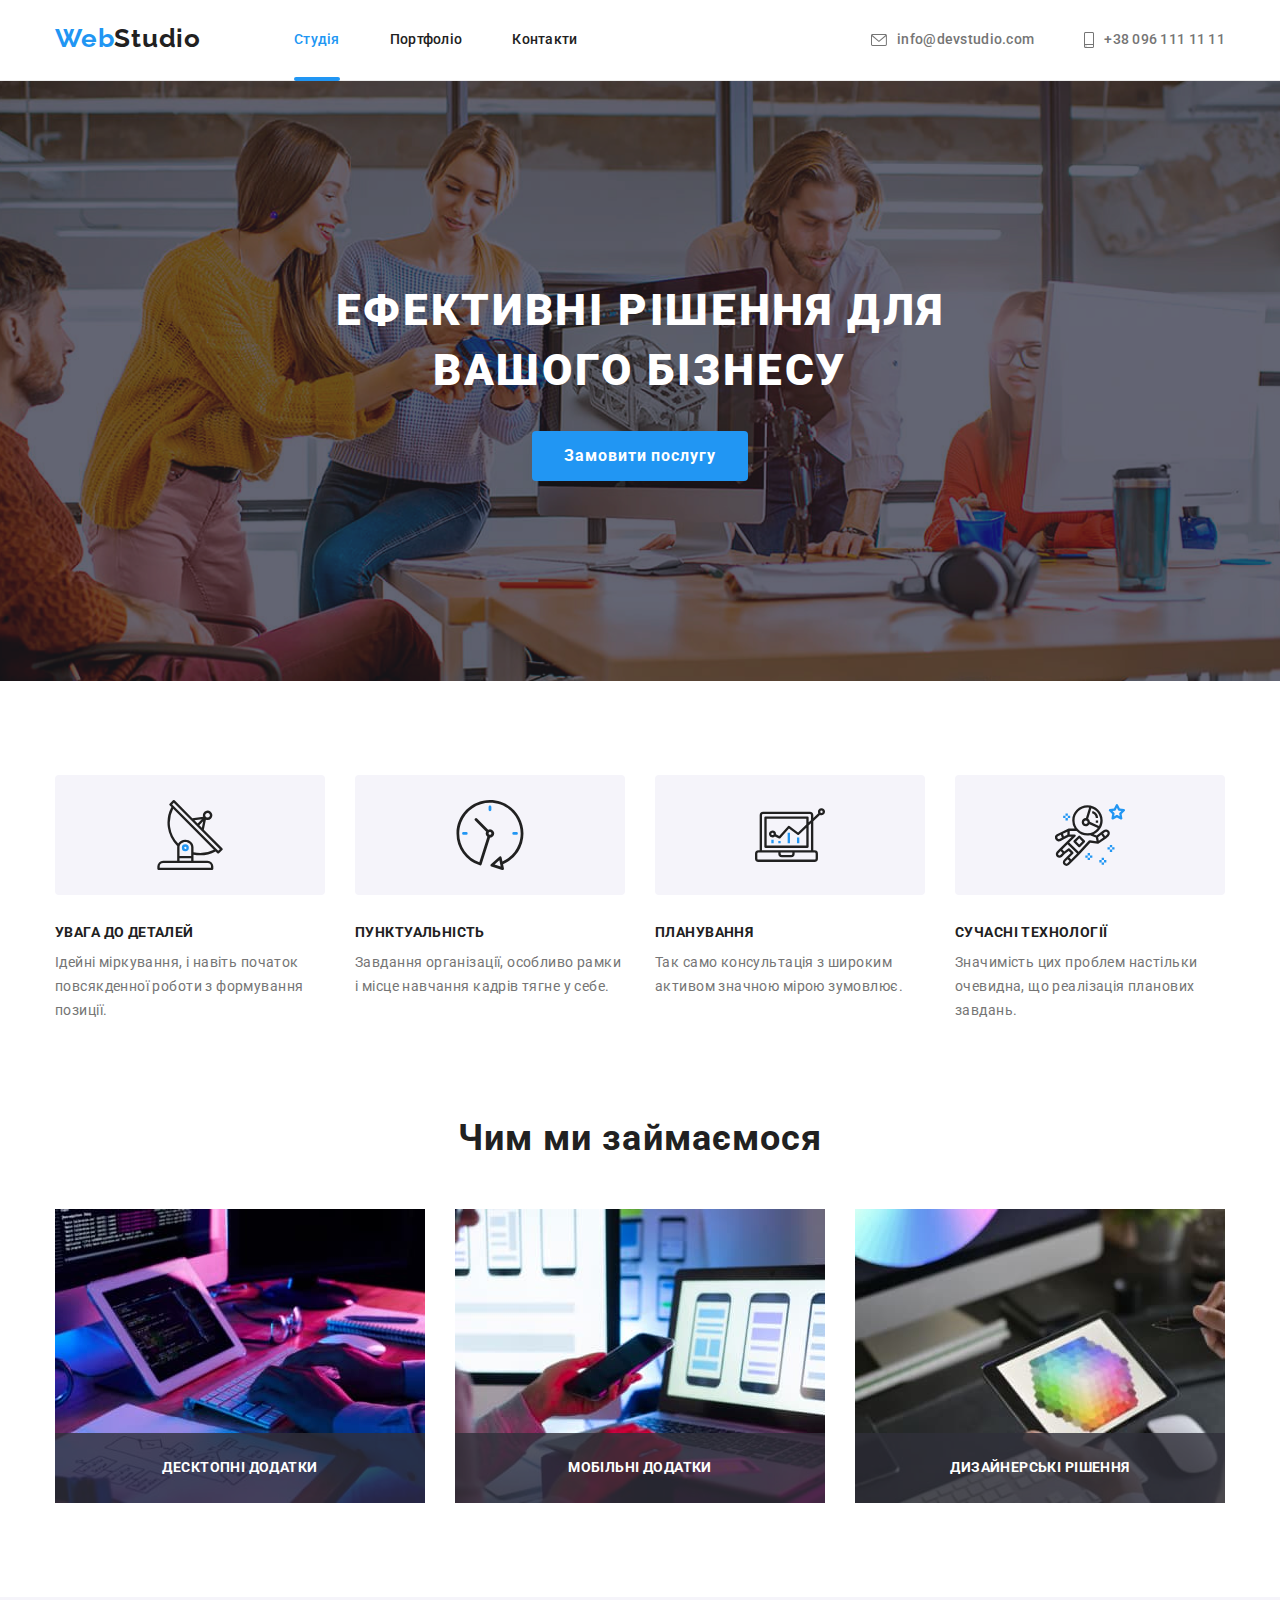
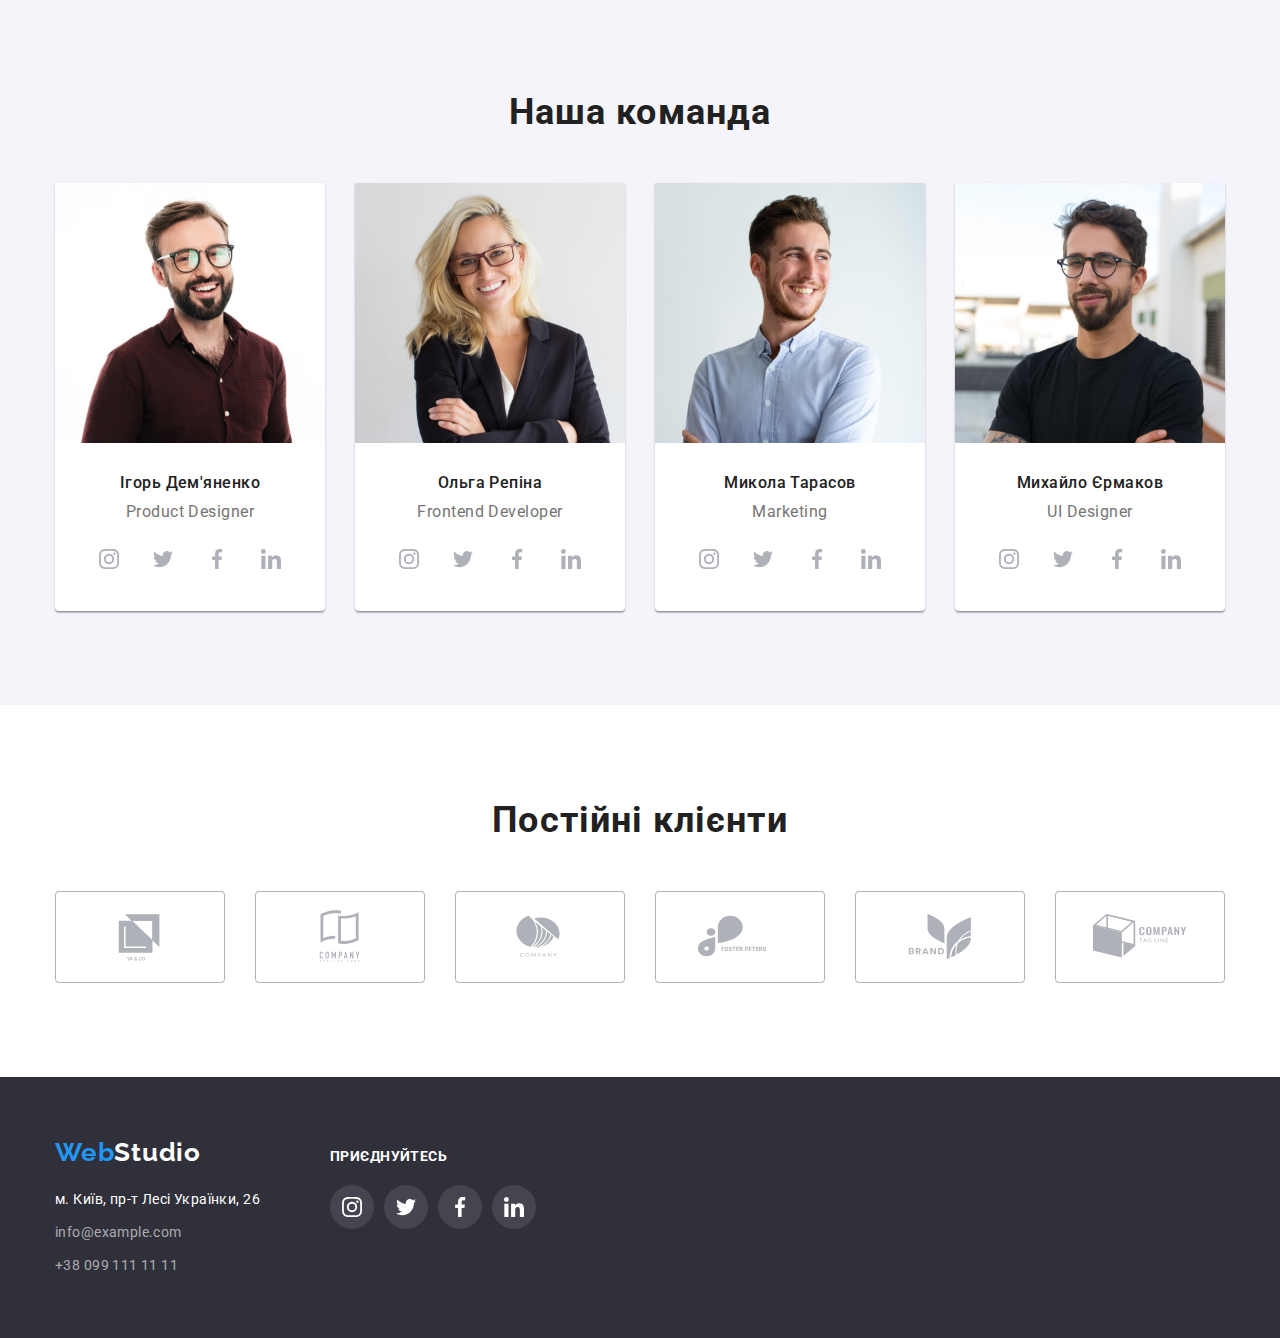
==== index.html @ a1709a4d "Загружает ДЗ5" ====
<!DOCTYPE html>
<html lang="uk">
  <head>
    <meta charset="UTF-8" />
    <meta http-equiv="X-UA-Compatible" content="IE=edge" />
    <meta name="viewport" content="width=device-width, initial-scale=1.0" />
    <title>WebStudio</title>
    <link rel="preconnect" href="https://fonts.googleapis.com" />
    <link rel="preconnect" href="https://fonts.gstatic.com" crossorigin />
    <link
      href="https://fonts.googleapis.com/css2?family=Oleo+Script&family=Raleway:wght@700&family=Roboto:ital,wght@0,400;0,500;0,700;0,900;1,400&display=swap"
      rel="stylesheet"
    />
    <link
      rel="stylesheet"
      href="https://cdnjs.cloudflare.com/ajax/libs/modern-normalize/1.1.0/modern-normalize.min.css"
    />

    <link href="./css/styles.css" rel="stylesheet" type="text/css" />
  </head>

  <body>
    <!-- Header section -->
    <header class="header section">
      <div class="container header-container">
        <nav class="header-nav">
          <a class="header-logo link header-link" href="">
            <span class="logo">Web</span>Studio</a
          >
          <ul class="header-list list">
            <li class="header-item">
              <a class="header-link current" href="./index.html">Студія</a>
            </li>
            <li class="header-item">
              <a class="header-link" href="./portfolio.html">Портфоліо</a>
            </li>
            <li class="header-item">
              <a class="header-link" href="">Контакти</a>
            </li>
          </ul>
        </nav>
        <ul class="header-contacts list">
          <li class="header-contacts-list">
            <a class="header-link link" href="mailto:info@devstudio.com">
              <svg class="header-icon" width="16" height="12">
                <use href="./іmages/icons.svg#envelope"></use>
              </svg>
              info@devstudio.com
            </a>
          </li>
          <li class="header-contacts-list">
            <a class="header-link link" href="tel:+380961111111">
              <svg class="header-icon" width="10" height="16">
                <use href="./іmages/icons.svg#smartphone"></use>
              </svg>
              +38 096 111 11 11
            </a>
          </li>
        </ul>
      </div>
    </header>
    <!-- Main section -->
    <main class="main">
      <!--Hero-->
      <section class="hero section">
        <div class="container">
          <h1 class="hero-title">Ефективні рішення для вашого бізнесу</h1>

          <button type="button" class="button primary" data-modal-open>
            Замовити послугу
          </button>
          <!--Modal Window-->
          <div class="backdrop is-hidden" data-modal>
            <div class="modal">
              <button class="modal-btn" type="button" data-modal-close>
                <svg class="modal-btn-icon" width="18" height="18">
                  <use href="./іmages/icons.svg#icon-close"></use>
                </svg>
              </button>
            </div>
          </div>
        </div>
      </section>
      <!--Advantage-->
      <section class="section advantage">
        <div class="container">
          <h2 class="section-title visually-hidden">Наші переваги</h2>
          <ul class="list advantage-list">
            <li class="advantage-item">
              <div class="advantage-icon">
                <svg width="70" height="70">
                  <use href="./іmages/icons.svg#antenna"></use>
                </svg>
              </div>
              <h3 class="advantage-title title">Увага до деталей</h3>
              <p class="advantage-text">
                Ідейні міркування, і навіть початок повсякденної роботи з
                формування позиції.
              </p>
            </li>
            <li class="advantage-item">
              <div class="advantage-icon">
                <svg width="70" height="70">
                  <use href="./іmages/icons.svg#clock"></use>
                </svg>
              </div>
              <h3 class="advantage-title title">Пунктуальність</h3>
              <p class="advantage-text">
                Завдання організації, особливо рамки і місце навчання кадрів
                тягне у себе.
              </p>
            </li>
            <li class="advantage-item">
              <div class="advantage-icon">
                <svg width="70" height="70">
                  <use href="./іmages/icons.svg#diagram"></use>
                </svg>
              </div>
              <h3 class="advantage-title title">Планування</h3>
              <p class="advantage-text">
                Так само консультація з широким активом значною мірою зумовлює.
              </p>
            </li>
            <li class="advantage-item">
              <div class="advantage-icon">
                <svg width="70" height="70">
                  <use href="./іmages/icons.svg#astronaut"></use>
                </svg>
              </div>
              <h3 class="advantage-title title">Сучасні технології</h3>
              <p class="advantage-text">
                Значимість цих проблем настільки очевидна, що реалізація
                планових завдань.
              </p>
            </li>
          </ul>
        </div>
      </section>
      <!--What do we do-->
      <section class="section">
        <div class="container">
          <h2 class="section-title">Чим ми займаємося</h2>
          <ul class="list do-list">
            <li class="do-img">
              <img src="./іmages/box1.jpg" alt="Розробка сайтів" width="370" />
              <div class="do-box">
                <p class="do-text">Десктопні додатки</p>
              </div>
            </li>
            <li class="do-img">
              <img
                src="./іmages/box2.jpg"
                alt="Розробка додатків"
                width="370"
              />
              <div class="do-box">
                <p class="do-text">Мобільні додатки</p>
              </div>
            </li>
            <li class="do-img">
              <img src="./іmages/box3.jpg" alt="Веб-дизайн" width="370" />
              <div class="do-box">
                <p class="do-text">Дизайнерські рішення</p>
              </div>
            </li>
          </ul>
        </div>
      </section>
      <!--Team-->
      <section class="section team">
        <div class="container">
          <h2 class="section-title">Наша команда</h2>
          <ul class="list team-list">
            <li class="team-img">
              <img
                src="./іmages/img1.jpg"
                alt="Фото продакт дизайнера"
                width="270"
              />
              <div class="team-caption">
                <h3 class="title team-member">Ігорь Дем'яненко</h3>
                <p class="team-position">Product Designer</p>
                <ul class="socials list">
                  <li class="socials-item">
                    <a
                      class="link socials-link"
                      href=""
                      target="_blank "
                      rel="noopener noreferrer"
                      aria-label="Іконка інстаграм"
                    >
                      <svg class="socials-icon" width="20" height="20">
                        <use href="./іmages/icons.svg#instagram"></use>
                      </svg>
                    </a>
                  </li>
                  <li class="socials-item">
                    <a
                      class="link socials-link"
                      href=""
                      target="_blank "
                      rel="noopener noreferrer"
                      aria-label="іконка твіттер"
                    >
                      <svg class="socials-icon" width="20" height="20">
                        <use href="./іmages/icons.svg#twitter"></use>
                      </svg>
                    </a>
                  </li>
                  <li class="socials-item">
                    <a
                      class="link socials-link"
                      href=""
                      target="_blank "
                      rel="noopener noreferrer"
                      aria-label="Иконка фейсбук"
                    >
                      <svg class="socials-icon" width="20" height="20">
                        <use href="./іmages/icons.svg#facebook"></use>
                      </svg>
                    </a>
                  </li>
                  <li class="socials-item">
                    <a
                      class="link socials-link"
                      href=""
                      target="_blank "
                      rel="noopener noreferrer"
                      aria-label="Іконка лінкедін"
                    >
                      <svg class="socials-icon" width="20" height="20">
                        <use href="./іmages/icons.svg#linkedin"></use>
                      </svg>
                    </a>
                  </li>
                </ul>
              </div>
            </li>
            <li class="team-img">
              <img src="./іmages/img2.jpg" alt="Фото разробника" width="270" />
              <div class="team-caption">
                <h3 class="title team-member">Ольга Репіна</h3>
                <p class="team-position">Frontend Developer</p>
                <ul class="socials list">
                  <li class="socials-item">
                    <a
                      class="link socials-link"
                      href=""
                      target="_blank "
                      rel="noopener noreferrer"
                      aria-label="Іконка інстаграм"
                    >
                      <svg class="socials-icon" width="20" height="20">
                        <use href="./іmages/icons.svg#instagram"></use>
                      </svg>
                    </a>
                  </li>
                  <li class="socials-item">
                    <a
                      class="link socials-link"
                      href=""
                      target="_blank "
                      rel="noopener noreferrer"
                      aria-label="Іконка твіттер"
                    >
                      <svg class="socials-icon" width="20" height="20">
                        <use href="./іmages/icons.svg#twitter"></use>
                      </svg>
                    </a>
                  </li>
                  <li class="socials-item">
                    <a
                      class="link socials-link"
                      href=""
                      target="_blank "
                      rel="noopener noreferrer"
                      aria-label="Іконка фейсбук"
                    >
                      <svg class="socials-icon" width="20" height="20">
                        <use href="./іmages/icons.svg#facebook"></use>
                      </svg>
                    </a>
                  </li>
                  <li class="socials-item">
                    <a
                      class="link socials-link"
                      href=""
                      target="_blank "
                      rel="noopener noreferrer"
                      aria-label="Іконка лінкедін"
                    >
                      <svg class="socials-icon" width="20" height="20">
                        <use href="./іmages/icons.svg#linkedin"></use>
                      </svg>
                    </a>
                  </li>
                </ul>
              </div>
            </li>
            <li class="team-img">
              <img src="./іmages/img3.jpg" alt="Фото маркетолога" width="270" />
              <div class="team-caption">
                <h3 class="title team-member">Микола Тарасов</h3>
                <p class="team-position">Marketing</p>
                <ul class="socials list">
                  <li class="socials-item">
                    <a
                      class="link socials-link"
                      href=""
                      target="_blank "
                      rel="noopener noreferrer"
                      aria-label="Іконка інстаграм"
                    >
                      <svg class="socials-icon" width="20" height="20">
                        <use href="./іmages/icons.svg#instagram"></use>
                      </svg>
                    </a>
                  </li>
                  <li class="socials-item">
                    <a
                      class="link socials-link"
                      href=""
                      target="_blank "
                      rel="noopener noreferrer"
                      aria-label="Іконка твіттер"
                    >
                      <svg class="socials-icon" width="20" height="20">
                        <use href="./іmages/icons.svg#twitter"></use>
                      </svg>
                    </a>
                  </li>
                  <li class="socials-item">
                    <a
                      class="link socials-link"
                      href=""
                      target="_blank "
                      rel="noopener noreferrer"
                      aria-label="Іконка фейсбук"
                    >
                      <svg class="socials-icon" width="20" height="20">
                        <use href="./іmages/icons.svg#facebook"></use>
                      </svg>
                    </a>
                  </li>
                  <li class="socials-item">
                    <a
                      class="link socials-link"
                      href=""
                      target="_blank "
                      rel="noopener noreferrer"
                      aria-label="Іконка лінкедін"
                    >
                      <svg class="socials-icon" width="20" height="20">
                        <use href="./іmages/icons.svg#linkedin"></use>
                      </svg>
                    </a>
                  </li>
                </ul>
              </div>
            </li>
            <li class="team-img">
              <img
                src="./іmages/img4.jpg"
                alt="Фото веб-дизайнера"
                width="270"
              />
              <div class="team-caption">
                <h3 class="title team-member">Михайло Єрмаков</h3>
                <p class="team-position">UI Designer</p>
                <ul class="socials list">
                  <li class="socials-item">
                    <a
                      class="link socials-link"
                      href=""
                      target="_blank "
                      rel="noopener noreferrer"
                      aria-label="Іконка інстаграм"
                    >
                      <svg class="socials-icon" width="20" height="20">
                        <use href="./іmages/icons.svg#instagram"></use>
                      </svg>
                    </a>
                  </li>
                  <li class="socials-item">
                    <a
                      class="link socials-link"
                      href=""
                      target="_blank "
                      rel="noopener noreferrer"
                      aria-label="Іконка твіттер"
                    >
                      <svg class="socials-icon" width="20" height="20">
                        <use href="./іmages/icons.svg#twitter"></use>
                      </svg>
                    </a>
                  </li>
                  <li class="socials-item">
                    <a
                      class="link socials-link"
                      href=""
                      target="_blank "
                      rel="noopener noreferrer"
                      aria-label="Іконка фейсбук"
                    >
                      <svg class="socials-icon" width="20" height="20">
                        <use href="./іmages/icons.svg#facebook"></use>
                      </svg>
                    </a>
                  </li>
                  <li class="socials-item">
                    <a
                      class="link socials-link"
                      href=""
                      target="_blank "
                      rel="noopener noreferrer"
                      aria-label="Іконка лінкедін"
                    >
                      <svg class="socials-icon" width="20" height="20">
                        <use href="./іmages/icons.svg#linkedin"></use>
                      </svg>
                    </a>
                  </li>
                </ul>
              </div>
            </li>
          </ul>
        </div>
      </section>
      <!--Clients-->
      <section class="section">
        <div class="container">
          <h2 class="section-title">Постійні клієнти</h2>
          <ul class="list clients">
            <li class="clients-item">
              <a
                class="clients-link link"
                href=""
                target="_blank "
                rel="noopener noreferrer"
                aria-label="перший логотип"
              >
                <svg class="clients-icon" width="106" height="60">
                  <use href="./іmages/icons.svg#logo-1"></use>
                </svg>
              </a>
            </li>
            <li class="clients-item">
              <a
                class="clients-link link"
                href=""
                target="_blank "
                rel="noopener noreferrer"
                aria-label="другий логотип"
              >
                <svg class="clients-icon" width="106" height="60">
                  <use href="./іmages/icons.svg#logo-2"></use>
                </svg>
              </a>
            </li>
            <li class="clients-item">
              <a
                class="clients-link link"
                href=""
                target="_blank "
                rel="noopener noreferrer"
                aria-label="третій логотип"
              >
                <svg class="clients-icon" width="106" height="60">
                  <use href="./іmages/icons.svg#logo-3"></use>
                </svg>
              </a>
            </li>
            <li class="clients-item">
              <a
                class="clients-link link"
                href=""
                target="_blank "
                rel="noopener noreferrer"
                aria-label="четвертий логотип"
              >
                <svg class="clients-icon" width="106" height="60">
                  <use href="./іmages/icons.svg#logo-4"></use>
                </svg>
              </a>
            </li>
            <li class="clients-item">
              <a
                class="clients-link link"
                href=""
                target="_blank "
                rel="noopener noreferrer"
                aria-label="п'ятий логотип"
              >
                <svg class="clients-icon" width="106" height="60">
                  <use href="./іmages/icons.svg#logo-5"></use>
                </svg>
              </a>
            </li>
            <li class="clients-item">
              <a
                class="clients-link link"
                href=""
                target="_blank "
                rel="noopener noreferrer"
                aria-label="шостий логотип"
              >
                <svg class="clients-icon" width="106" height="60">
                  <use href="./іmages/icons.svg#logo-6"></use>
                </svg>
              </a>
            </li>
          </ul>
        </div>
      </section>
    </main>
    <!--Footer section -->
    <footer class="footer section">
      <div class="container footer-container">
        <div>
          <a class="footer-logo footer-link" href=""
            ><span class="logo">Web</span>Studio</a
          >
          <address class="footer-contacts">
            <p class="footer-address">м. Київ, пр-т Лесі Українки, 26</p>

            <a class="footer-link" href="mailto:info@example.com"
              >info@example.com
            </a>

            <a class="footer-link" href="tel:+380991111111">
              +38 099 111 11 11
            </a>
          </address>
        </div>
        <div>
          <p class="footer-call">Приєднуйтесь</p>
          <ul class="list footer-list">
            <li>
              <a
                class="link footer-socials"
                href=""
                target="_blank "
                rel="noopener noreferrer"
                aria-label="Іконка інстаграм"
              >
                <svg class="footer-icon" width="20" height="20">
                  <use href="./іmages/icons.svg#instagram"></use>
                </svg>
              </a>
            </li>
            <li class="socials-item">
              <a
                class="link footer-socials"
                href=""
                target="_blank "
                rel="noopener noreferrer"
                aria-label="Іконка твиттер"
              >
                <svg class="footer-icon" width="20" height="20">
                  <use href="./іmages/icons.svg#twitter"></use>
                </svg>
              </a>
            </li>
            <li class="socials-item">
              <a
                class="link footer-socials"
                href=""
                target="_blank "
                rel="noopener noreferrer"
                aria-label="Іконка фейсбук"
              >
                <svg class="footer-icon" width="20" height="20">
                  <use href="./іmages/icons.svg#facebook"></use>
                </svg>
              </a>
            </li>
            <li class="socials-item">
              <a
                class="link footer-socials"
                href=""
                target="_blank "
                rel="noopener noreferrer"
                aria-label="Іконка лінкедін"
              >
                <svg class="footer-icon" width="20" height="20">
                  <use href="./іmages/icons.svg#linkedin"></use>
                </svg>
              </a>
            </li>
          </ul>
        </div>
      </div>
    </footer>
    <script src="./js/modal.js"></script>
  </body>
</html>

<!--<ul class="list">
                  <li>
                    <a
                      class="link"
                      href=""
                      target="_blank "
                      rel="noopener noreferrer"
                      aria-label="instagram"
                    >
                      <svg width="" height="">
                        <use href=""></use>
                      </svg>
                    </a>
                  </li>
                  <li></li>
                  <li></li>
                  <li></li>
                </ul>-->
---- css/styles.css ----
:root {
  --primary-text-color: #757575;
  --title-text-color: #212121;
  --accent-color: #2196f3;
  --primary-white-color: #ffffff;
  --button-color: #f5f4fa;
  --transparent-white-color: rgba(255, 255, 255, 0.6);
  --hero-color: #2f303a;
  --button-hover: #188ce8;
  --border-color:#ECECEC;
  --border-color-portfolio:#EEEEEE;
  --icons-color: #AFB1B8;
  --transperent-second-white-color: rgba(255, 255, 255, 0.1);
  --hero-background: #C4C4C4;
  --backdrop-color: rgba(0, 0, 0, 0.2);
  --animation: 250ms cubic-bezier(0.4, 0, 0.2, 1);


  



}

body {
  color: var(--primary-text-color);
  text-decoration: none;
  font-family: Roboto, sans-serif;
}

h1, h2, h3, h4, h5, h6, p, ul {
  padding: 0;
  margin: 0;
}
img {
  display: block;
}
.list {
  list-style: none;
  padding: 0;
  margin: 0;
 
 
}
.list .current {
  color: var(--accent-color);
  
}

.current::after {
  content: "";
  display: block;
  width: 100%;
  height: 4px;
  border-radius: 2px;
  background-color: var(--accent-color);
position: absolute;
top: 77px;
}

.visually-hidden {
  position: absolute;
  width: 1px;
  height: 1px;
  margin: -1px;
  border: 0;
  padding: 0;
  
  white-space: nowrap;
  clip-path: inset(100%);
  clip: rect(0 0 0 0);
  overflow: hidden;
}


/*Header Nav*/
.header {
  border-bottom: 1px solid var(--border-color);
  max-width: 1600px;
}
.header.section {
  padding-top: 0;
  padding-bottom: 0;
}
.container {
  margin: 0 auto;
  
  width: 1200px;
  padding-left: 15px;
  padding-right: 15px;
  
  
  /*outline: 2px solid tomato;*/
}
.header-container {
  display: flex;
}
.header-nav {
  display: flex;
  margin-right: auto;
}
.header-list {
  display: flex;
  gap: 50px;
}
.logo {
  color: var(--accent-color);
  
}

.header-contacts {
  display: flex;
  gap: 50px;
  align-items: center;
}
.header-link {
  color: var(--title-text-color);
  text-decoration: none;
  display: block;
  padding-bottom: 32px;
  padding-top: 32px;
  transition: color var(--animation);
  
  
}
.header-contacts-list a {
  color: var(--primary-text-color);
  display: flex;
  align-items: center;
}
.link {
  text-decoration: none;
}
.header-link:hover,
.header-link:focus {
  color: var(--accent-color);
}


/*Header icons*/
.header-icon {
  margin-right: 10px;
  fill: var(--primary-text-color);
  transition: fill var(--animation);

}


.header-link:hover .header-icon, .header-link:focus .header-icon {
  fill: var(--accent-color);
}



.header-logo {
  font-family: Raleway;
  font-weight: 700;
  font-size: 26px;
  line-height: 1.14;
  letter-spacing: 0.03em;
  margin-right: 93px;
  
}
.header-logo.link {
  padding-top: 24px;
  padding-bottom: 25px;
}
.header-item {
  font-weight: 500;
  font-size: 14px;
  line-height: 1.14;
  letter-spacing: 0.02em;
  position: relative;
  
}
.header-contacts-list {
  font-weight: 500;
  font-size: 14px;
  line-height: 1.14;
  letter-spacing: 0.02em;
}

/*main*/

/*hero*/
.hero {
  
  max-width: 1600px;
  background-color: var(--hero-background);
  text-align: center;
  background-image: url(../іmages/hero-bg.png), url(../іmages/hero.png); 
  background-repeat: no-repeat;
  background-position: center;
  
  
  
}
.hero-title {
  color: var(--primary-white-color);

  font-weight: 900;
  font-size: 44px;
  line-height: 1.36;

  
  letter-spacing: 0.06em;
  text-transform: uppercase;
  margin-bottom: 30px;
  
  display: block;
}
.hero.section .container {
  width: 696px;
}
.hero.section {
  padding-top: 200px;
  padding-bottom: 200px;
}
/*Modal Window*/
.backdrop {
  position: fixed;
  top: 0;
  left: 0;
  width: 100%;
  height: 100%;
  background-color: var(--backdrop-color);
  z-index: 1000;
 /* display: flex;
  align-items: center;
  justify-content: center;*/
  transition: opacity 300ms ease-out,  visibility 300ms ease-out;
}
.modal {
 width: 528px;
height: 581px;
border-radius: 4px;
 background-color: var(--primary-white-color);
 position: absolute;
 top: 50%;
 left: 50%;
 opacity: 1;
 transform: translate(-50%, -50%) scale(1) rotate(0);
 transition: transform 400ms ease-in-out 200ms, opacity 400ms ease-in-out 200ms;

}

.modal-btn {
  display: flex;
  align-items: center;
  justify-content: center;
position: absolute;

width: 30px;
height: 30px;
padding: 0;
background-color: transparent;
top:8px;
right: 8px;
border-radius: 50%;
border: 1px solid rgba(0, 0, 0, 0.1);
cursor: pointer;
}

  
.backdrop.is-hidden {
  visibility: hidden;
  opacity: 0;
  pointer-events: none;
}
.backdrop.is-hidden .modal {
transform: translate(-50%, -50%) scale(0.3) rotate(1turn);
opacity: 0;
}

/*sections*/


.section-title {
  color: var(--title-text-color);
  font-weight: 700;
  font-size: 36px;
  line-height: 1.17;
  text-align: center;
  letter-spacing: 0.03em;
  margin-bottom: 50px;
}

.section {
  padding-top: 94px;
  padding-bottom: 94px;
  
  margin-right: auto;
  margin-left: auto;
}

.section.advantage {
  padding-bottom: 0;
}

.advantage-list {
  display: flex;
  gap: 30px;
}

.team-list {
  display: flex;
  gap:30px;
}
.advantage-list .title,
.team-list .title {
  color: var(--title-text-color);
}

.team-position {
  margin-bottom: 16px;
}


.advantage-item {
  width: 270px;
  
}
.portfolio-title {
  color: var(--title-text-color);
}
.advantage-title {
  font-weight: 700;
  font-size: 14px;
  line-height: 1.14;
  letter-spacing: 0.03em;
  text-transform: uppercase;
}
.advantage-text {
  font-weight: 400;
  font-size: 14px;
  line-height: 1.71;
  letter-spacing: 0.03em;
  margin-top: 10px;
}

.do-list {
  display: flex;
  gap: 30px;
}
.do-img {
  width: 370px;
  position: relative;
 
}

.do-box {
  background-color:rgba(47, 48, 58, 0.8);
  position: absolute;
  top: 224px;
  left: 0;
  width: 100%;
  height: 70px;
  
}

.do-text {
font-weight: 700;

font-size: 14px;
line-height: 1.14;
text-align: center;
letter-spacing: 0.03em;
text-transform: uppercase;
color: var(--primary-white-color);

display: flex;
align-items: center;
justify-content: center;
padding-top: 27px;
padding-bottom: 27px;



}

.team {
  background-color: var(--button-color);
}
.team-member {
  font-weight: 500;
  font-size: 16px;
  line-height: 1.19;

  letter-spacing: 0.03em;
}
.team-caption {
  padding-top: 30px;
  padding-bottom: 30px;
  text-align: center;
  
}
.team-position {
  font-size: 16px;
  line-height: 1.19;

  letter-spacing: 0.03em;
  margin-top: 10px;
}

.team-img {
  
  width: 270px;
  box-shadow: 0px 1px 3px rgba(0, 0, 0, 0.12), 0px 1px 1px rgba(0, 0, 0, 0.14), 0px 2px 1px rgba(0, 0, 0, 0.2);
  border-radius: 0px 0px 4px 4px;
  background: var(--primary-white-color);

}



/*Portfolio*/
.filter-list {
  display: flex;
  gap: 8px;
  justify-content: center;
  margin-bottom: 50px;
}
.portfolio-list {
  display: flex;
  flex-wrap: wrap;
  gap: 30px;
}
.portfolio-item {
  width: 370px;
  transition: box-shadow var(--animation);
  
  
}
.portfolio-item:hover  
{
  box-shadow: 0px 1px 1px rgba(0, 0, 0, 0.12), 0px 4px 4px rgba(0, 0, 0, 0.06), 1px 4px 6px rgba(0, 0, 0, 0.16);

}

.item-top {
  position: relative;
  overflow: hidden;
}

.portfolio-item:hover .overlay{
  transform: translateY(0)


}
.overlay {
  background-color: rgba(33, 150, 243, 0.9);
  position: absolute;
  top: 0;
  left: 0;
  width: 100%;
  height: 100%;
  transform: translateY(100%);
  transition: transform var(--animation);


}

.overlay-text {
  color: var(--primary-white-color);
  
font-style: normal;

font-size: 18px;
line-height: 1.56;
letter-spacing: 0.03em;


padding: 63px 24px;
display: flex;
align-items: center;
justify-content: center;

 
}
.portfolio-title {
  font-weight: 700;
  font-size: 18px;
  line-height: 2;

  letter-spacing: 0.06em;
  margin-bottom: 4px;
}


.portfolio-caption {
  padding-top: 20px ;
  padding-bottom: 20px ;
  border: 1px solid var(--border-color-portfolio);
  padding: 20px 24px;
 
}
.portfolio-product {
  font-size: 16px;
  line-height: 1.88;

  letter-spacing: 0.03em;
  color: var(--primary-text-color)
}


/*footer*/
.footer {
  background-color: var(--hero-color);
}

.footer  {
  padding-top: 60px;
  padding-bottom: 60px;
  


}

.footer a {
  color: var(--primary-white-color);

}



.footer .footer-link {
  color: var(--transparent-white-color);
  display: block;
  
}
.footer-address {
  margin-top: 20px;
}

.footer-logo.footer-link {
  color: var(--primary-white-color);
}
.footer-address {
  color: var(--primary-white-color);
  font-size: 14px;
  line-height: 1.71;
  letter-spacing: 0.03em;
  font-style: normal;
}
.footer-link {
  font-style: normal;

  font-size: 14px;
  line-height: 1.71;

  letter-spacing: 0.03em;
  text-decoration: none;
  transition:color var(--animation);
  
  
}
.footer-link:hover,
.footer-link:focus {
  color: var(--accent-color);
}

.footer-logo.footer-link {
  font-family: "Raleway";

  font-weight: 700;
  font-size: 26px;
  line-height: 1.19;

  letter-spacing: 0.03em;
}

.footer-contacts .footer-link {
  margin-top: 9px;
}

.footer-call{
  
font-style: normal;
font-weight: 700;
font-size: 14px;
line-height: 1.14;
letter-spacing: 0.03em;
text-transform: uppercase;
color: var(--primary-white-color);
margin-bottom: 20px;

}
/*Footer icons*/
.footer-container {
  display: flex;
  gap: 70px;
  align-items: baseline;
}
.footer-list {
  display: flex;
  gap: 10px;
  align-items: center;
  justify-content: center;
  
}
.footer-socials {
  display: flex ;
  align-items: center;
  justify-content: center;
  width: 44px;
  height: 44px;
  border-radius: 50%;
  background-color: var(--transperent-second-white-color);
  transition:background-color var(--animation);
 /* outline: 2px solid red;*/
}

.footer-icon {
  fill: var(--primary-white-color)
}
.footer-socials:hover, .footer-socials:focus {
  background-color: var(--accent-color);
}




/*button*/

.button {
  color: var(--primary-white-color);
  background-color: var(--accent-color);
  cursor: pointer;
  display: inline-block;
  border-radius: 4px;
   text-align: center;
  transition-property:background-color;

  transition-duration: 250ms ;
  transition-timing-function: cubic-bezier(0.4, 0, 0.2, 1);
  transition-delay: 0s;
}
.button.primary {
  color: var(--primary-white-color);
  background-color: var(--accent-color);
  border: var(--accent-color);
  font-family: "Roboto";

  font-weight: 700;
  font-size: 16px;
  line-height: 1.88;
  letter-spacing: 0.06em

  
  align-items: center;

  letter-spacing: 0.06em;
  padding: 10px 32px;
  min-width: 200px;
  transition:background-color var(--animation);
 
}
.button.primary:hover,
.button.primary:focus {
  background-color: var(--button-hover);
  
}
.button.secondary {
  color: var(--title-text-color);
  background-color: var(--button-color);
  border: var(--button-color);
  font-family: "Roboto";
  font-style: normal;
  font-weight: 500;
  font-size: 16px;
  line-height: 1.62;
  letter-spacing: 0.03em;
  padding: 6px 22px;
  transition: color var(--animation), background-color var(--animation), box-shadow var(--animation);
  
}

.button.button.secondary:hover {
  color: var(--primary-white-color);
  background-color: var(--accent-color);
  box-shadow: 0px 3px 1px rgba(0, 0, 0, 0.1), 0px 1px 2px rgba(0, 0, 0, 0.08), 0px 2px 2px rgba(0, 0, 0, 0.12);
}
.button.secondary:focus {
  color: var(--primary-white-color);
  background-color: var(--accent-color);
  box-shadow: 0px 3px 1px rgba(0, 0, 0, 0.1), 0px 1px 2px rgba(0, 0, 0, 0.08), 0px 2px 2px rgba(0, 0, 0, 0.12);
}


/* Social icons */
.socials {
  display: flex;
  align-items: center;
  justify-content: center;
  gap: 10px;
}
.socials-link {
  display: flex ;
  align-items: center;
  justify-content: center;
  width: 44px;
  height: 44px;
  border-radius: 50%;
  transition: background-color var(--animation);
  
  /*outline: 2px solid red;*/
}


.socials-icon{
  fill: var(--icons-color);
  transition: fill var(--animation);
}

.socials-link:hover,
.socials-link:focus {
  background-color: var(--accent-color);
}
.socials-link:hover .socials-icon,
.socials-link:focus .socials-icon {
  fill: var(--primary-white-color);
  
}

/*Clients icons*/
.clients {
  display: flex;
  align-items: center;
  justify-content: center;
  gap: 30px;
}

.clients-link {
  display: flex ;
  align-items: center;
  justify-content: center;
  width: 170px;
  height: 92px;
  border: 1px solid var(--icons-color);
  border-radius: 4px;
  transition: border-color var(--animation);
  
  
  

  /*outline: 2px solid red*/

}

.clients-icon {
  fill: var(--icons-color);
  transition: fill var(--animation);

}

.clients-link:hover, .clients-link:focus {
  border-color: var(--accent-color);

}
.clients-link:hover .clients-icon,
 .clients-link:focus .clients-icon{
  fill: var(--accent-color);

}

/*Advantage icons*/
.advantage-icon {
  display: flex;
  width: 270px;
  height: 120px;
  background-color: var(--button-color);
  border-radius: 4px;
  align-items: center;
  justify-content: center;
  margin-bottom: 30px;
}





/*.clients-box {

border: 1px solid var(--icons-color);
border-radius: 4px;
width: 170px;
height: 92px;
}*/


/* цвет фона #FFFFFF */
/* цвет фона вторичный #F5F4FA */
/* цвет акцента  #2196F3 */
/*font-femaly Roboto*/
/*font Roboto*/
/* font logo Raleway*/
/* вторичный цвет текста #212121 */
/* основной цвет текста #757575*/
/*цвет текста герой #FFFFFF */
/*  акцент шрифта #2196F3 */
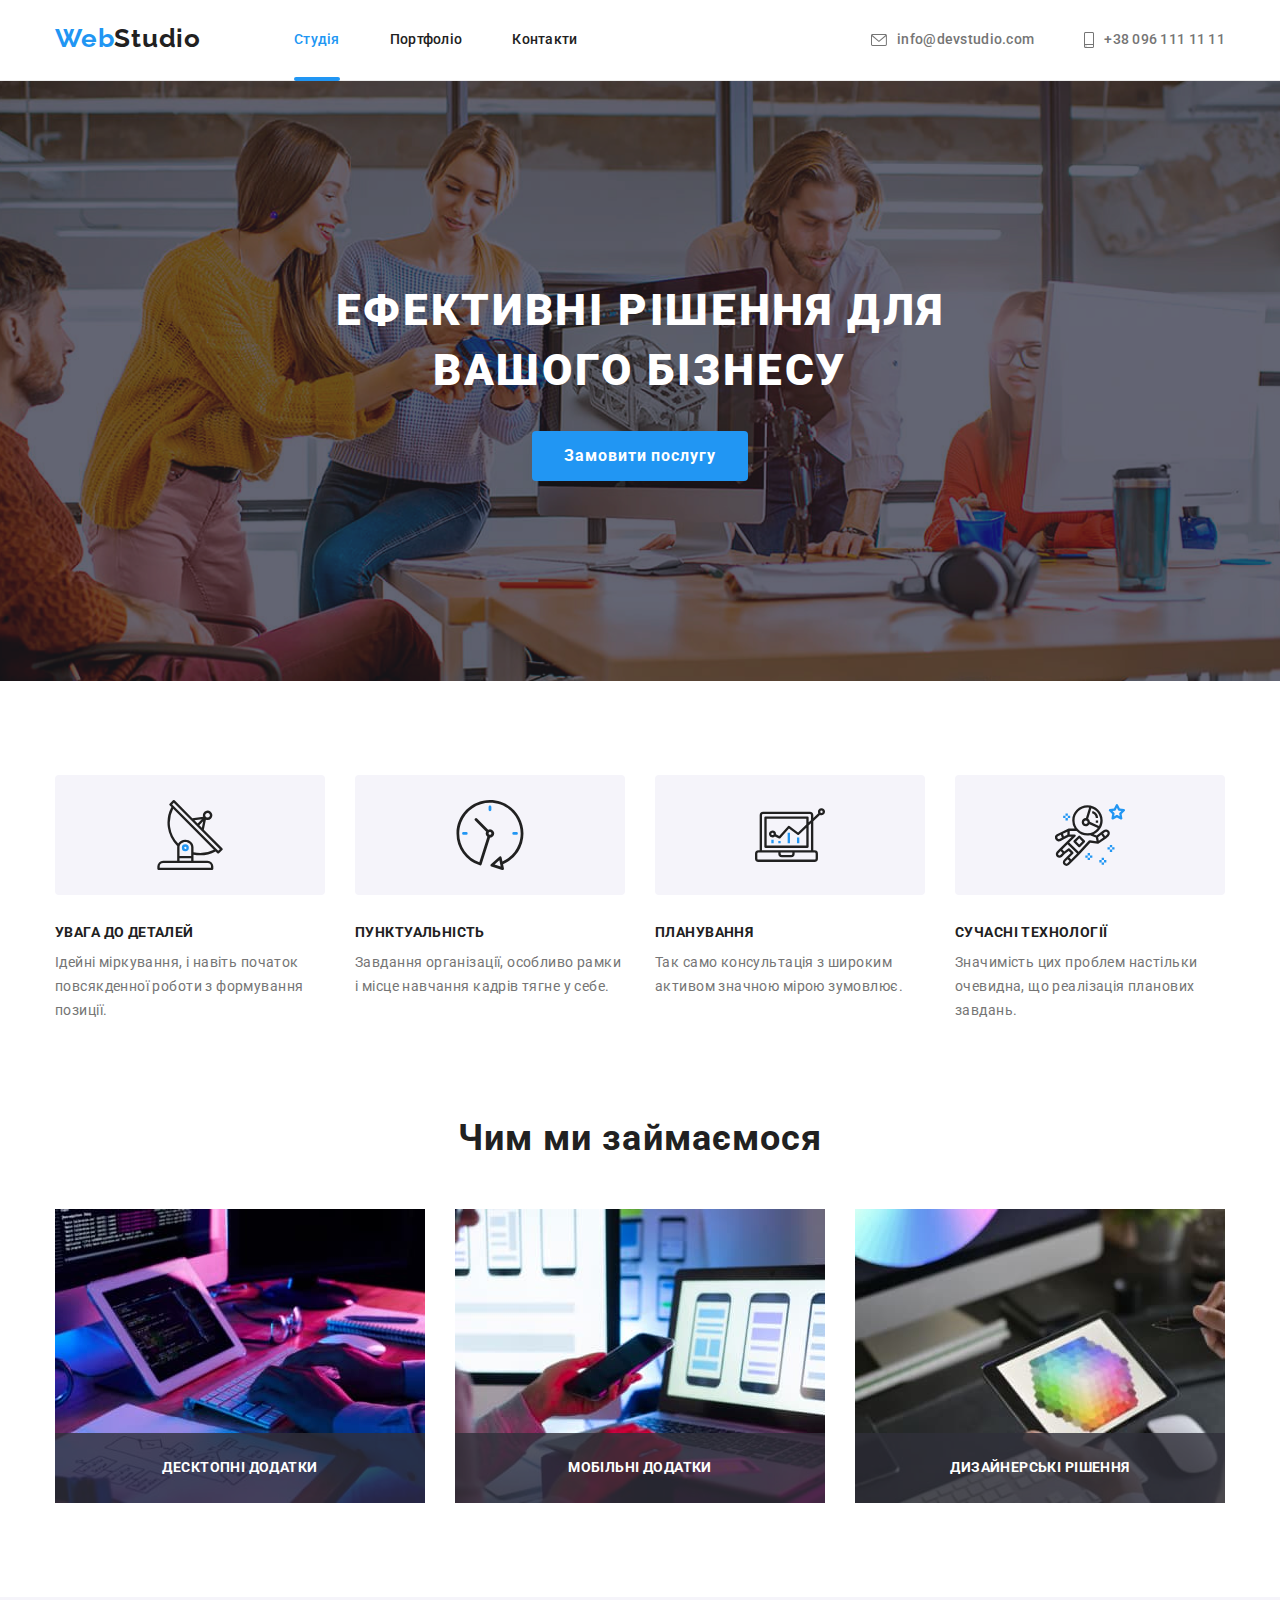
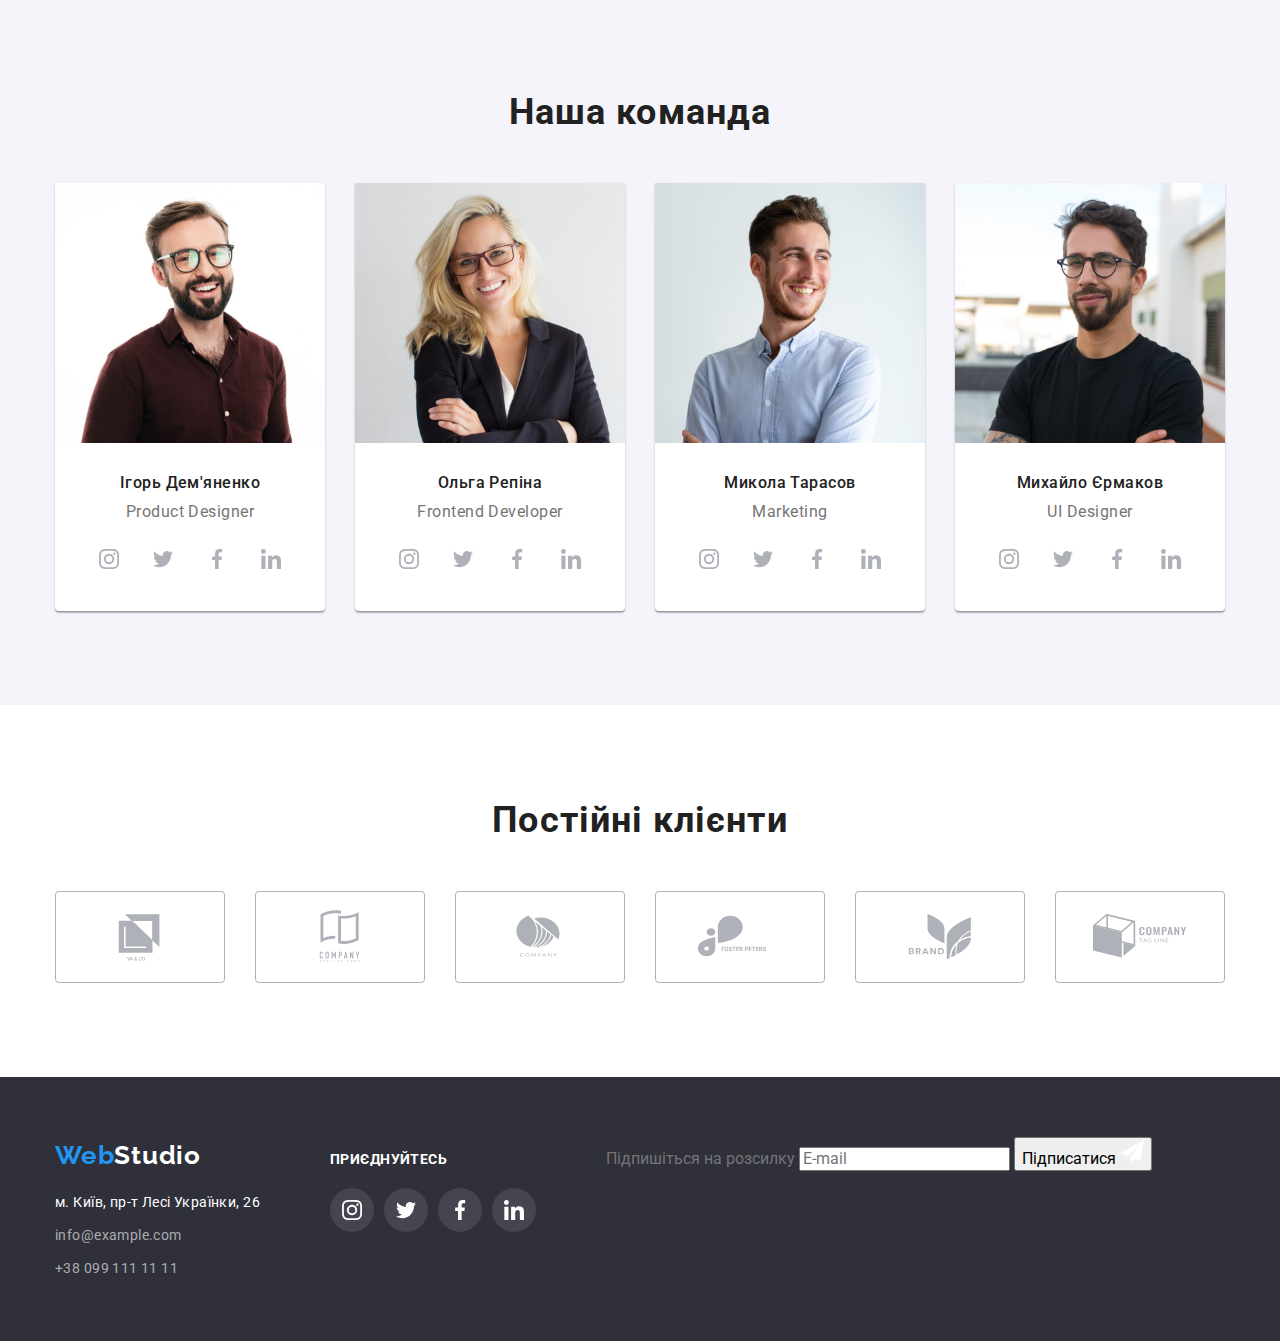
==== commit dd6e8e73: "Добавляет разметку ДЗ6" ====
--- a/index.html
+++ b/index.html
@@ -77,6 +77,31 @@
                   <use href="./іmages/icons.svg#icon-close"></use>
                 </svg>
               </button>
+              <form name="modal-form" autocomplete="on">
+                <p>Залиште свої дані, ми вам передзвонимо</p>
+                <lable
+                  >Ім'я
+                  <input type="text" name="name" />
+                </lable>
+                <lable
+                  >Телефон
+                  <input type="tel" name="phone_number" />
+                </lable>
+                <lable>
+                  Пошта
+                  <input type="email" name="email" />
+                </lable>
+                <lable>
+                  Коментар
+                  <textarea type="text" rows="5" placeholder="Введіть текст">
+                  </textarea>
+                </lable>
+                <label>
+                  <input type="checkbox" name="agree" value="agree" checked />
+                  Погоджуюся з розсилкою та приймаю Умови договору
+                </label>
+                <button type="submit">Відправити</button>
+              </form>
             </div>
           </div>
         </div>
@@ -589,6 +614,20 @@
             </li>
           </ul>
         </div>
+        <div>
+          <form>
+            <label>
+              Підпишіться на розсилку
+              <input type="email" name="mailing-list" placeholder="E-mail" />
+            </label>
+            <button type="submit">
+              Підписатися
+              <svg class="send-icon" width="24" height="24">
+                <use href="./іmages/icons.svg#send"></use>
+              </svg>
+            </button>
+          </form>
+        </div>
       </div>
     </footer>
     <script src="./js/modal.js"></script>
--- a/css/styles.css
+++ b/css/styles.css
@@ -259,8 +259,17 @@
 border-radius: 50%;
 border: 1px solid rgba(0, 0, 0, 0.1);
 cursor: pointer;
-}
-
+
+}
+
+.modal-btn-icon {
+  transition: fill var(--animation);
+}
+.modal-btn-icon:hover, .modal-btn-icon:focus {
+  fill: var(--accent-color);
+  
+  
+}
   
 .backdrop.is-hidden {
   visibility: hidden;
